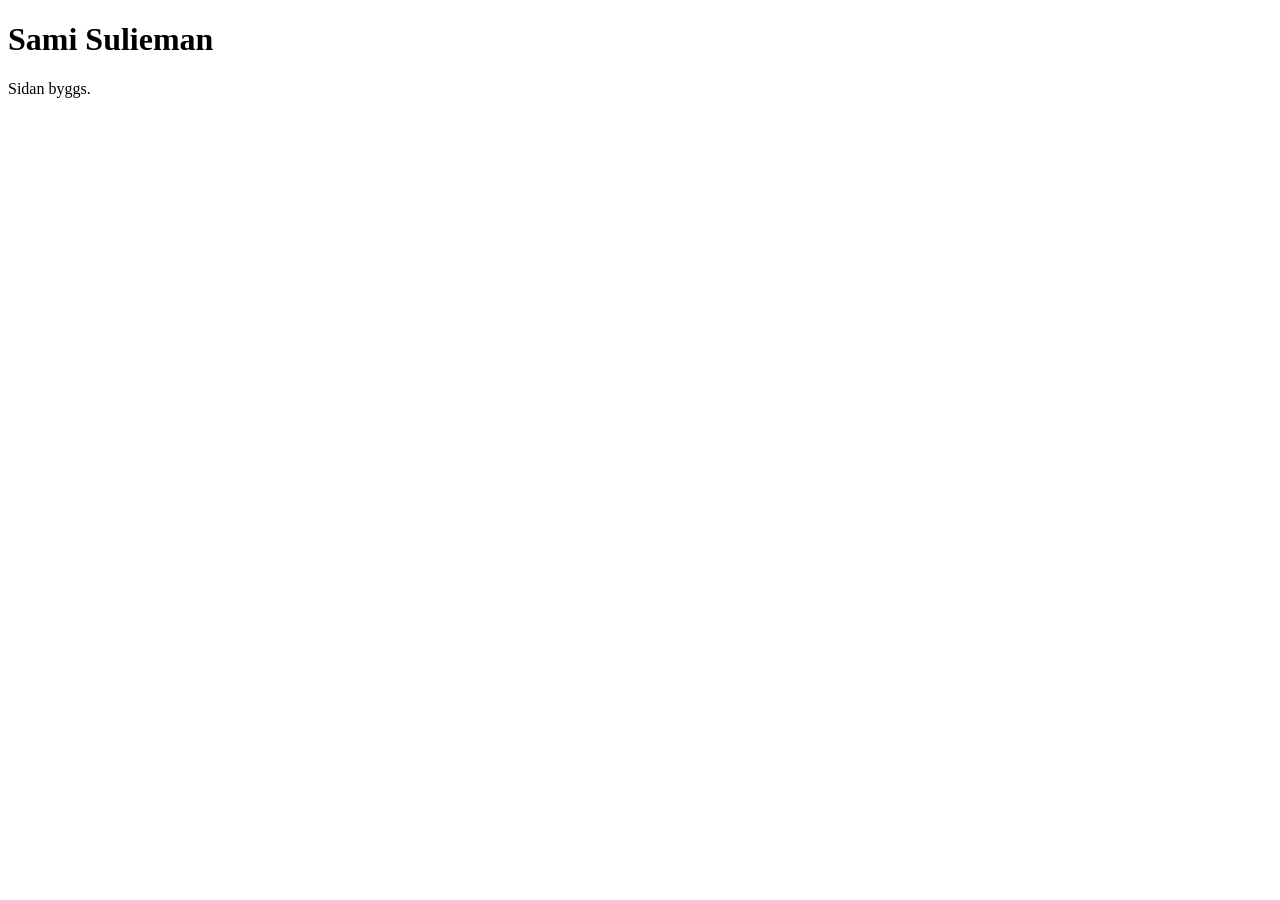
==== index.html @ 65f7b614 "Init: placeholder plus CNAME for samisulieman.se" ====
<!DOCTYPE html>
<html lang="sv">
<head>
<meta charset="utf-8">
<meta name="viewport" content="width=device-width, initial-scale=1">
<title>Sami Sulieman</title>
<meta name="robots" content="noindex">
</head>
<body>
<h1>Sami Sulieman</h1>
<p>Sidan byggs.</p>
</body>
</html>
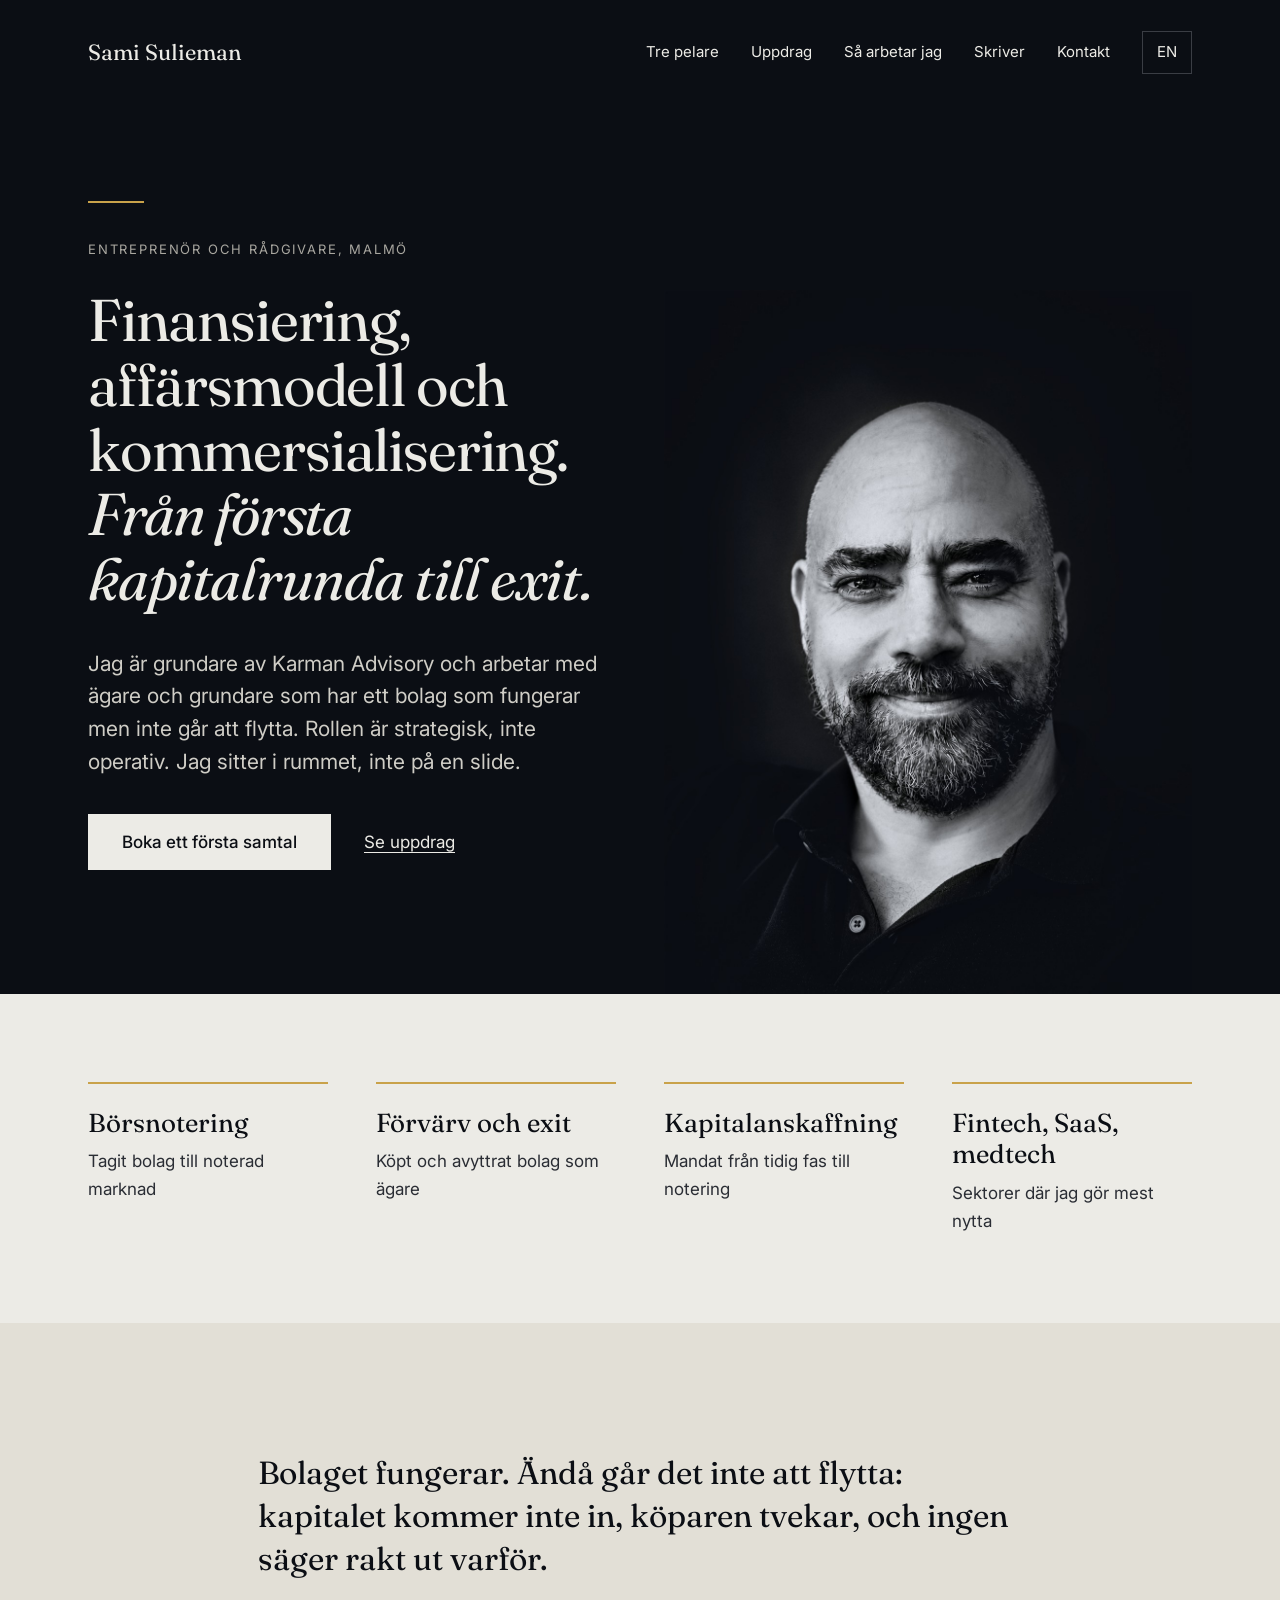
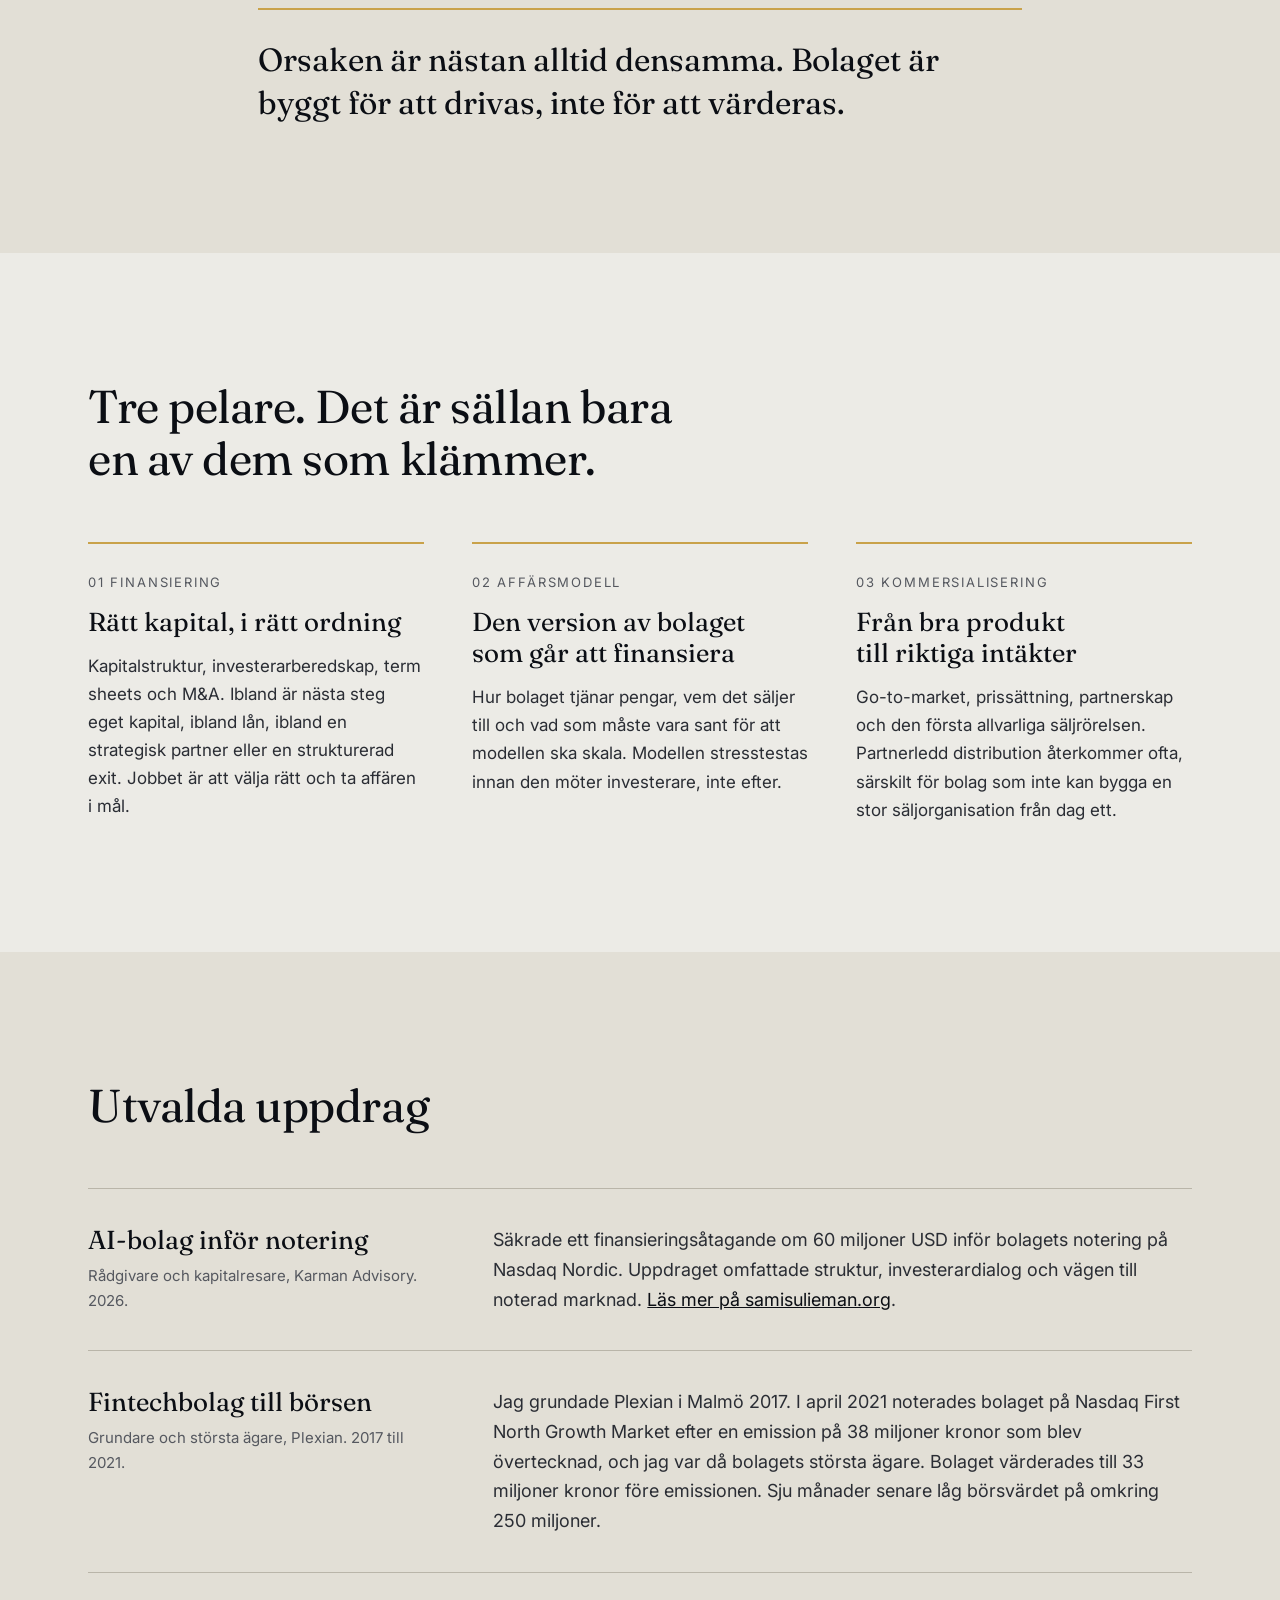
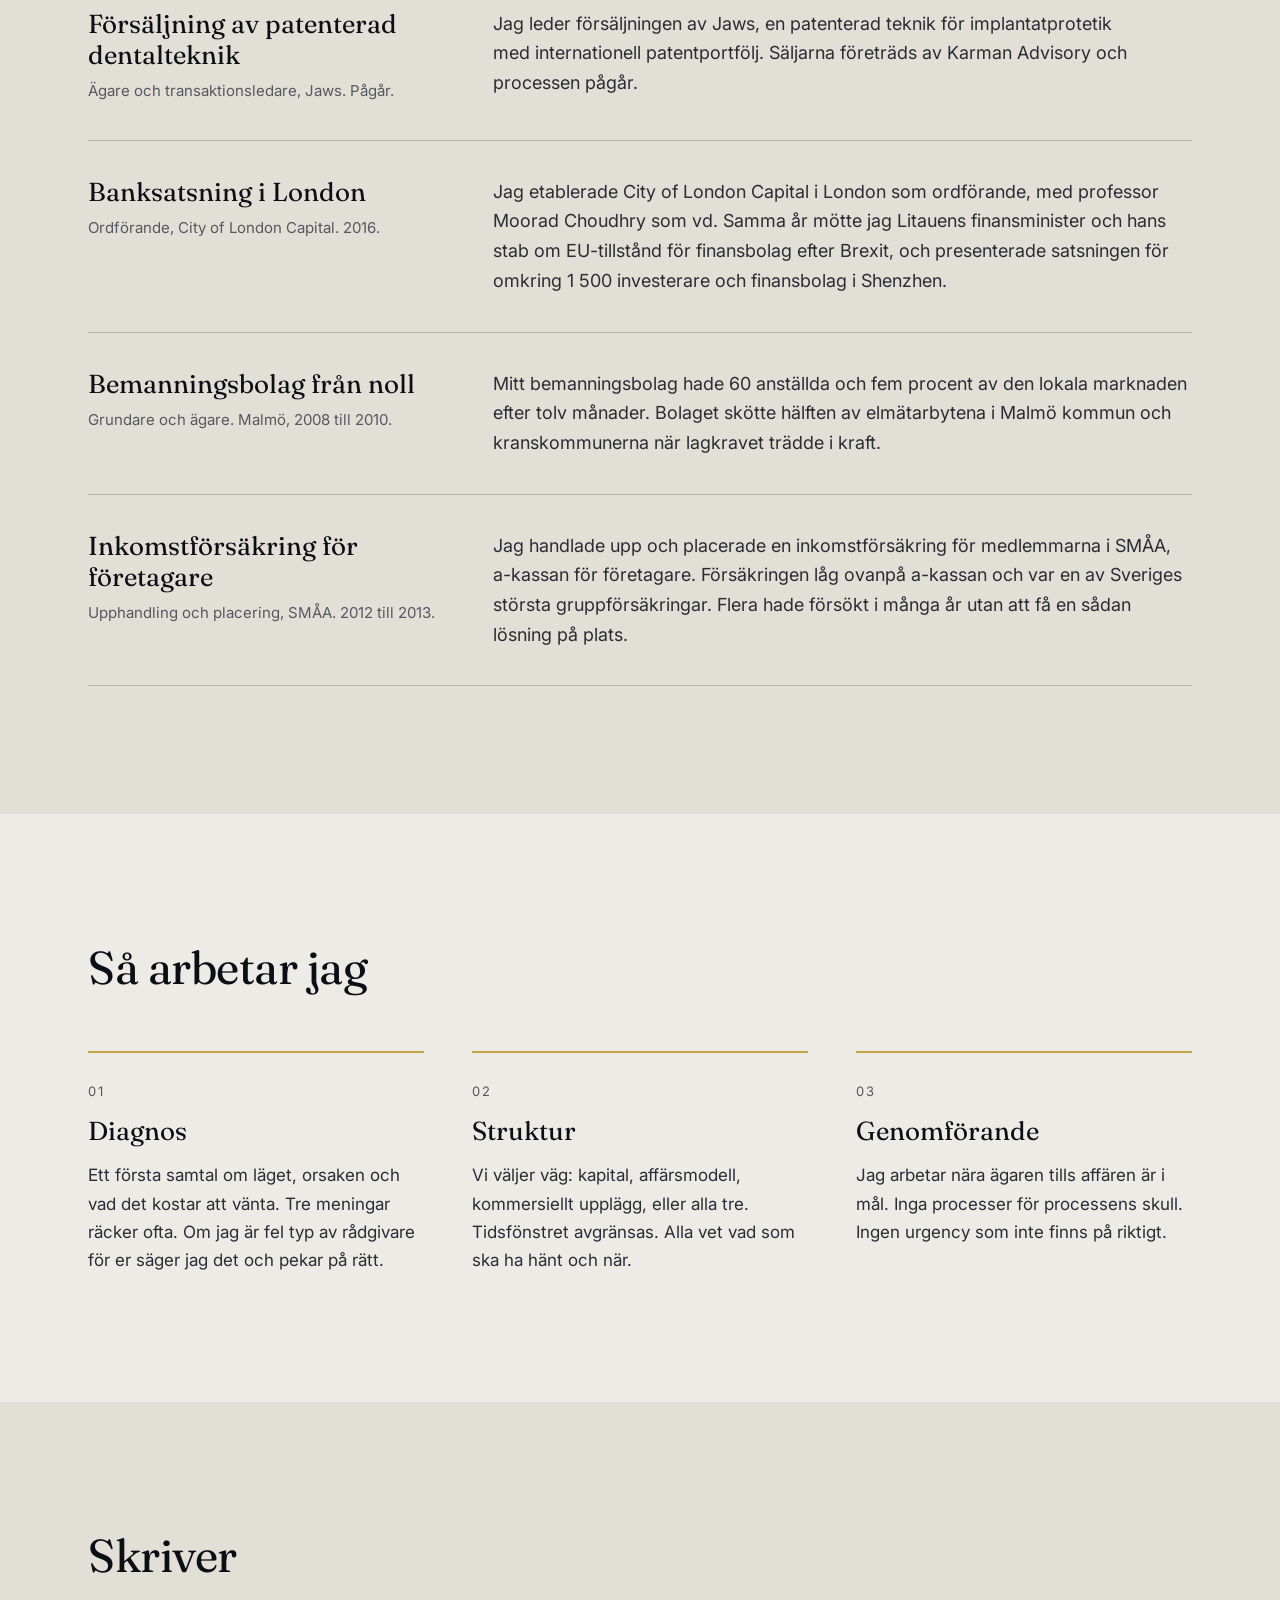
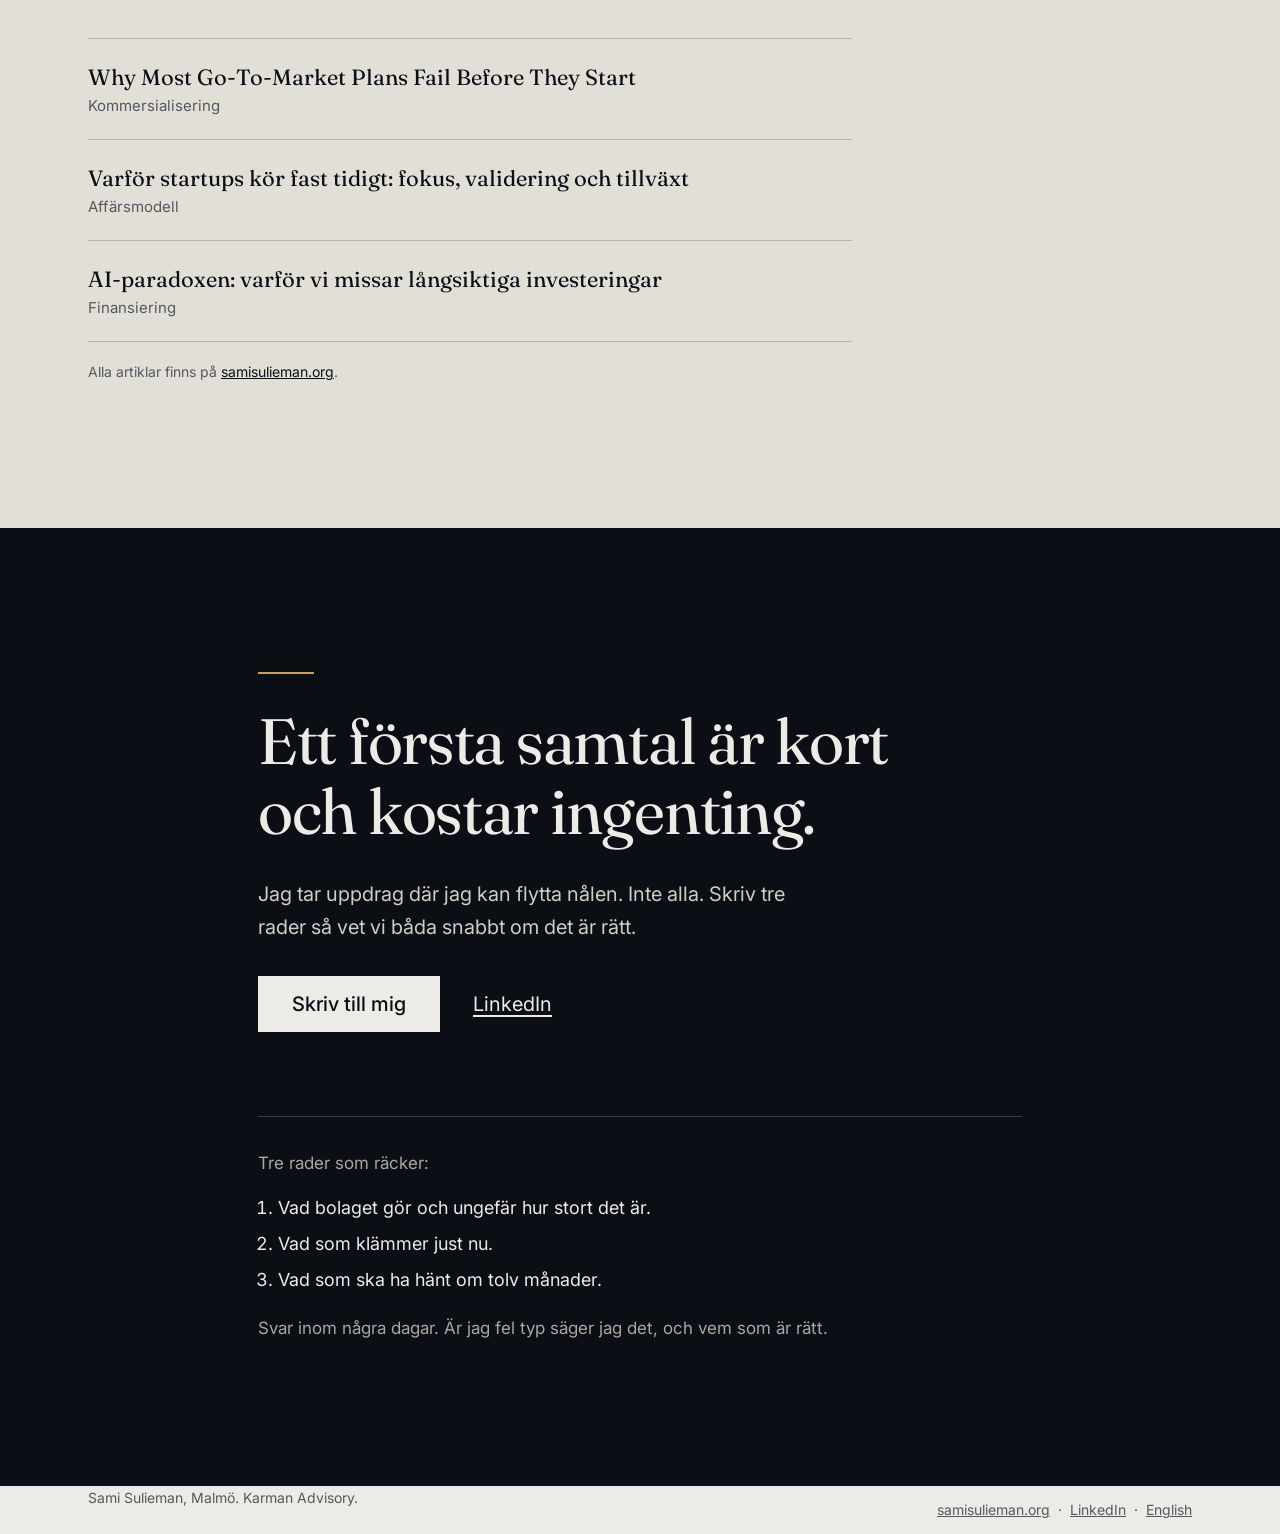
==== commit acb274d5: "Publish samisulieman.se v2: light design, six engagements, SEO head, sitemap Swedish and English pag" ====
--- a/index.html
+++ b/index.html
@@ -3,11 +3,249 @@
 <head>
 <meta charset="utf-8">
 <meta name="viewport" content="width=device-width, initial-scale=1">
-<title>Sami Sulieman</title>
-<meta name="robots" content="noindex">
+<title>Sami Sulieman | Entreprenör och rådgivare i Malmö</title>
+<meta name="description" content="Sami Sulieman är entreprenör och rådgivare i Malmö och grundare av Karman Advisory. Finansiering, affärsmodell och kommersialisering, fram till exit.">
+<meta name="author" content="Sami Sulieman">
+<meta name="robots" content="index, follow, max-image-preview:large">
+<meta name="theme-color" content="#0b0e14">
+<link rel="canonical" href="https://samisulieman.se/">
+<link rel="alternate" hreflang="sv" href="https://samisulieman.se/">
+<link rel="alternate" hreflang="en" href="https://samisulieman.se/en/">
+<link rel="alternate" hreflang="x-default" href="https://samisulieman.se/">
+<link rel="icon" href="/favicon.svg" type="image/svg+xml">
+<meta property="og:site_name" content="Sami Sulieman">
+<meta property="og:title" content="Sami Sulieman | Entreprenör och rådgivare i Malmö">
+<meta property="og:description" content="Finansiering, affärsmodell och kommersialisering. Från första kapitalrunda till exit.">
+<meta property="og:type" content="profile">
+<meta property="profile:first_name" content="Sami">
+<meta property="profile:last_name" content="Sulieman">
+<meta property="og:url" content="https://samisulieman.se/">
+<meta property="og:locale" content="sv_SE">
+<meta property="og:locale:alternate" content="en_GB">
+<meta property="og:image" content="https://samisulieman.se/sami-sulieman.jpg">
+<meta property="og:image:width" content="1086">
+<meta property="og:image:height" content="1448">
+<meta property="og:image:alt" content="Sami Sulieman, entreprenör och rådgivare i Malmö">
+<meta name="twitter:card" content="summary_large_image">
+<meta name="twitter:site" content="@SamiSulieman">
+<meta name="twitter:title" content="Sami Sulieman | Entreprenör och rådgivare i Malmö">
+<meta name="twitter:description" content="Finansiering, affärsmodell och kommersialisering. Från första kapitalrunda till exit.">
+<meta name="twitter:image" content="https://samisulieman.se/sami-sulieman.jpg">
+<link rel="preconnect" href="https://fonts.googleapis.com">
+<link rel="preconnect" href="https://fonts.gstatic.com" crossorigin>
+<link rel="stylesheet" href="https://fonts.googleapis.com/css2?family=Fraunces:ital,opsz,wght@0,9..144,400;1,9..144,400&family=Inter:wght@400;500;600&display=swap">
+<link rel="stylesheet" href="style.css">
+<script type="application/ld+json">
+{
+  "@context": "https://schema.org",
+  "@type": "ProfilePage",
+  "@id": "https://samisulieman.se/#page",
+  "url": "https://samisulieman.se/",
+  "name": "Sami Sulieman | Entreprenör och rådgivare i Malmö",
+  "inLanguage": "sv",
+  "dateModified": "2026-11-25",
+  "isPartOf": {
+    "@type": "WebSite",
+    "@id": "https://samisulieman.se/#website",
+    "url": "https://samisulieman.se/",
+    "name": "Sami Sulieman"
+  },
+  "mainEntity": {
+    "@type": "Person",
+    "@id": "https://samisulieman.se/#sami",
+    "name": "Sami Sulieman",
+    "givenName": "Sami",
+    "familyName": "Sulieman",
+    "url": "https://samisulieman.se/",
+    "image": "https://samisulieman.se/sami-sulieman.jpg",
+    "jobTitle": "Founder, Karman Advisory",
+    "description": "Entreprenör och rådgivare i Malmö. Finansiering, affärsmodell och kommersialisering, från första kapitalrunda till exit.",
+    "address": {
+      "@type": "PostalAddress",
+      "addressLocality": "Malmö",
+      "addressCountry": "SE"
+    },
+    "worksFor": {
+      "@type": "Organization",
+      "name": "Karman Advisory",
+      "url": "https://www.samisulieman.org/#karman-advisory"
+    },
+    "knowsAbout": [
+      "Finansiering",
+      "Kapitalanskaffning",
+      "Affärsmodeller",
+      "Kommersialisering",
+      "Go-to-market",
+      "M&A",
+      "Fintech",
+      "SaaS",
+      "Medtech"
+    ],
+    "sameAs": [
+      "https://www.samisulieman.org/",
+      "https://www.linkedin.com/in/samisulieman/",
+      "https://x.com/SamiSulieman",
+      "https://www.facebook.com/SamiSul",
+      "https://www.youtube.com/@SamiSulieman",
+      "https://vimeo.com/samisulieman",
+      "https://www.crunchbase.com/person/sami-sulieman",
+      "https://medium.com/@samisulieman",
+      "https://samisulieman.substack.com",
+      "https://www.instagram.com/samisulieman/"
+    ]
+  }
+}
+</script>
 </head>
 <body>
-<h1>Sami Sulieman</h1>
-<p>Sidan byggs.</p>
+
+<header>
+  <div class="wrap nav">
+    <a class="brand" href="#top">Sami Sulieman</a>
+    <ul>
+      <li><a href="#pelare">Tre pelare</a></li>
+      <li><a href="#uppdrag">Uppdrag</a></li>
+      <li><a href="#sa">Så arbetar jag</a></li>
+      <li><a href="#skriver">Skriver</a></li>
+      <li><a href="#kontakt">Kontakt</a></li>
+      <li><a class="lang" href="en/" hreflang="en">EN</a></li>
+    </ul>
+  </div>
+</header>
+
+<main id="top">
+
+<section class="hero">
+  <div class="wrap">
+    <div class="hero-text">
+    <p class="kicker">Entreprenör och rådgivare, Malmö</p>
+    <h1>Finansiering, affärsmodell och kommersialisering. <em>Från första kapitalrunda till exit.</em></h1>
+    <p class="lede">Jag är grundare av Karman Advisory och arbetar med ägare och grundare som har ett bolag som fungerar men inte går att flytta. Rollen är strategisk, inte operativ. Jag sitter i rummet, inte på en slide.</p>
+    <a class="btn" href="#kontakt">Boka ett första samtal</a>
+    <a class="btn ghost" href="#uppdrag">Se uppdrag</a>
+  </div>
+    <img src="sami-sulieman.jpg" alt="Sami Sulieman, entreprenör och rådgivare i Malmö" width="1086" height="1448" fetchpriority="high" decoding="async">
+  </div>
+</section>
+
+<section class="tight">
+  <div class="wrap">
+    <div class="proof">
+      <div><strong>Börsnotering</strong><span>Tagit bolag till noterad marknad</span></div>
+      <div><strong>Förvärv och exit</strong><span>Köpt och avyttrat bolag som ägare</span></div>
+      <div><strong>Kapitalanskaffning</strong><span>Mandat från tidig fas till notering</span></div>
+      <div><strong>Fintech, SaaS, medtech</strong><span>Sektorer där jag gör mest nytta</span></div>
+    </div>
+  </div>
+</section>
+
+<section class="band">
+  <div class="wrap">
+    <p class="diag">Bolaget fungerar. Ändå går det inte att flytta: kapitalet kommer inte in, köparen tvekar, och ingen säger rakt ut varför. <strong>Orsaken är nästan alltid densamma. Bolaget är byggt för att drivas, inte för att värderas.</strong></p>
+  </div>
+</section>
+
+<section id="pelare">
+  <div class="wrap">
+    <h2>Tre pelare. Det är sällan bara en av dem som klämmer.</h2>
+    <div class="grid3">
+      <div class="card">
+        <div class="n">01 FINANSIERING</div>
+        <h3>Rätt kapital, i rätt ordning</h3>
+        <p>Kapitalstruktur, investerarberedskap, term sheets och M&amp;A. Ibland är nästa steg eget kapital, ibland lån, ibland en strategisk partner eller en strukturerad exit. Jobbet är att välja rätt och ta affären i mål.</p>
+      </div>
+      <div class="card">
+        <div class="n">02 AFFÄRSMODELL</div>
+        <h3>Den version av bolaget som går att finansiera</h3>
+        <p>Hur bolaget tjänar pengar, vem det säljer till och vad som måste vara sant för att modellen ska skala. Modellen stresstestas innan den möter investerare, inte efter.</p>
+      </div>
+      <div class="card">
+        <div class="n">03 KOMMERSIALISERING</div>
+        <h3>Från bra produkt till riktiga intäkter</h3>
+        <p>Go-to-market, prissättning, partnerskap och den första allvarliga säljrörelsen. Partnerledd distribution återkommer ofta, särskilt för bolag som inte kan bygga en stor säljorganisation från dag ett.</p>
+      </div>
+    </div>
+  </div>
+</section>
+
+<section id="uppdrag" class="band">
+  <div class="wrap">
+    <h2>Utvalda uppdrag</h2>
+    <div class="case">
+      <div class="meta"><b>AI-bolag inför notering</b>Rådgivare och kapitalresare, Karman Advisory. 2026.</div>
+      <p>Säkrade ett finansieringsåtagande om 60 miljoner USD inför bolagets notering på Nasdaq Nordic. Uppdraget omfattade struktur, investerardialog och vägen till noterad marknad. <a href="https://www.samisulieman.org/sami-sulieman-60-miljoner-usd-ai-bolagsnotering-nasdaq-nordic/" rel="noopener">Läs mer på samisulieman.org</a>.</p>
+    </div>
+    <div class="case">
+      <div class="meta"><b>Fintechbolag till börsen</b>Grundare och största ägare, Plexian. 2017 till 2021.</div>
+      <p>Jag grundade Plexian i Malmö 2017. I april 2021 noterades bolaget på Nasdaq First North Growth Market efter en emission på 38 miljoner kronor som blev övertecknad, och jag var då bolagets största ägare. Bolaget värderades till 33 miljoner kronor före emissionen. Sju månader senare låg börsvärdet på omkring 250 miljoner.</p>
+    </div>
+    <div class="case">
+      <div class="meta"><b>Försäljning av patenterad dentalteknik</b>Ägare och transaktionsledare, Jaws. Pågår.</div>
+      <p>Jag leder försäljningen av Jaws, en patenterad teknik för implantatprotetik med internationell patentportfölj. Säljarna företräds av Karman Advisory och processen pågår.</p>
+    </div>
+    <div class="case">
+      <div class="meta"><b>Banksatsning i London</b>Ordförande, City of London Capital. 2016.</div>
+      <p>Jag etablerade City of London Capital i London som ordförande, med professor Moorad Choudhry som vd. Samma år mötte jag Litauens finansminister och hans stab om EU-tillstånd för finansbolag efter Brexit, och presenterade satsningen för omkring 1 500 investerare och finansbolag i Shenzhen.</p>
+    </div>
+    <div class="case">
+      <div class="meta"><b>Bemanningsbolag från noll</b>Grundare och ägare. Malmö, 2008 till 2010.</div>
+      <p>Mitt bemanningsbolag hade 60 anställda och fem procent av den lokala marknaden efter tolv månader. Bolaget skötte hälften av elmätarbytena i Malmö kommun och kranskommunerna när lagkravet trädde i kraft.</p>
+    </div>
+    <div class="case">
+      <div class="meta"><b>Inkomstförsäkring för företagare</b>Upphandling och placering, SMÅA. 2012 till 2013.</div>
+      <p>Jag handlade upp och placerade en inkomstförsäkring för medlemmarna i SMÅA, a-kassan för företagare. Försäkringen låg ovanpå a-kassan och var en av Sveriges största gruppförsäkringar. Flera hade försökt i många år utan att få en sådan lösning på plats.</p>
+    </div>
+  </div>
+</section>
+
+<section id="sa">
+  <div class="wrap">
+    <h2>Så arbetar jag</h2>
+    <div class="steps">
+      <div><h3>Diagnos</h3><p>Ett första samtal om läget, orsaken och vad det kostar att vänta. Tre meningar räcker ofta. Om jag är fel typ av rådgivare för er säger jag det och pekar på rätt.</p></div>
+      <div><h3>Struktur</h3><p>Vi väljer väg: kapital, affärsmodell, kommersiellt upplägg, eller alla tre. Tidsfönstret avgränsas. Alla vet vad som ska ha hänt och när.</p></div>
+      <div><h3>Genomförande</h3><p>Jag arbetar nära ägaren tills affären är i mål. Inga processer för processens skull. Ingen urgency som inte finns på riktigt.</p></div>
+    </div>
+  </div>
+</section>
+
+<section id="skriver" class="band">
+  <div class="wrap">
+    <h2>Skriver</h2>
+    <div class="reads">
+      <a href="https://www.samisulieman.org/why-most-gtm-plans-fail/" rel="noopener">Why Most Go-To-Market Plans Fail Before They Start<span>Kommersialisering</span></a>
+      <a href="https://www.samisulieman.org/varfor-startups-kor-fast-tidigt-sami-sulieman-om-fokus-validering-och-tillvaxt/" rel="noopener">Varför startups kör fast tidigt: fokus, validering och tillväxt<span>Affärsmodell</span></a>
+      <a href="https://www.samisulieman.org/sami-sulieman-om-ai-paradoxen-varfor-vi-missar-langsiktiga-investeringar/" rel="noopener">AI-paradoxen: varför vi missar långsiktiga investeringar<span>Finansiering</span></a>
+    </div>
+    <p style="margin-top:18px;color:var(--ink-3);font-size:14px">Alla artiklar finns på <a href="https://www.samisulieman.org/">samisulieman.org</a>.</p>
+  </div>
+</section>
+
+<section id="kontakt" class="dark">
+  <div class="wrap contact">
+    <div>
+      <h2>Ett första samtal är kort och kostar ingenting.</h2>
+      <p style="color:var(--ink-2)">Jag tar uppdrag där jag kan flytta nålen. Inte alla. Skriv tre rader så vet vi båda snabbt om det är rätt.</p>
+      <p><a class="btn" href="mailto:sami@karmaninvest.se?subject=F%C3%B6rsta%20samtal">Skriv till mig</a> <a class="btn ghost" href="https://www.linkedin.com/in/samisulieman/" rel="me noopener">LinkedIn</a></p>
+    </div>
+    <div class="box">
+      <p>Tre rader som räcker:</p>
+      <ol>
+        <li>Vad bolaget gör och ungefär hur stort det är.</li>
+        <li>Vad som klämmer just nu.</li>
+        <li>Vad som ska ha hänt om tolv månader.</li>
+      </ol>
+      <p>Svar inom några dagar. Är jag fel typ säger jag det, och vem som är rätt.</p>
+    </div>
+  </div>
+</section>
+
+</main>
+
+<footer class="wrap">
+  <div>Sami Sulieman, Malmö. Karman Advisory.</div>
+  <div><a href="https://www.samisulieman.org/">samisulieman.org</a> &nbsp;·&nbsp; <a href="https://www.linkedin.com/in/samisulieman/" rel="me">LinkedIn</a> &nbsp;·&nbsp; <a href="en/">English</a></div>
+</footer>
+
 </body>
 </html>
--- a/style.css
+++ b/style.css
@@ -0,0 +1,102 @@
+:root{
+  --ground:#ecebe6;--band:#e2dfd6;--ink:#0b0e14;--text:#2a2d34;--muted:#55585f;
+  --line:#b9b5a9;--gold:#c9a24a;--on-dark:#ecebe6;--on-dark-2:#cfcdc6;--on-dark-3:#a9a7a0;--dark-line:#3a3d44;
+  --ink-2:#2a2d34;--ink-3:#55585f;
+  --serif:Fraunces,Georgia,"Times New Roman",serif;
+  --sans:Inter,system-ui,-apple-system,"Segoe UI",Roboto,Helvetica,Arial,sans-serif;
+  --max:1160px;
+}
+*{box-sizing:border-box}
+html{scroll-behavior:smooth}
+@media (prefers-reduced-motion:reduce){html{scroll-behavior:auto}}
+body{margin:0;background:var(--ground);color:var(--ink);font-family:var(--sans);font-size:1.0625rem;line-height:1.65;-webkit-font-smoothing:antialiased}
+h1,h2,h3{font-family:var(--serif);font-weight:400;margin:0;text-wrap:balance}
+p{margin:0 0 16px;text-wrap:pretty}
+a{color:var(--ink)}
+a:hover{color:#6b5417}
+a:focus-visible{outline:2px solid currentColor;outline-offset:3px;border-radius:2px}
+.wrap{max-width:var(--max);margin:0 auto;padding:0 28px}
+
+header{background:var(--ink);color:var(--on-dark)}
+.nav{display:flex;flex-wrap:wrap;align-items:center;justify-content:space-between;gap:16px;padding-top:28px;padding-bottom:28px}
+.brand{display:inline-flex;align-items:center;min-height:48px;text-decoration:none;font-family:var(--serif);font-size:1.375rem;line-height:1.2;color:var(--on-dark)}
+.nav ul{display:flex;flex-wrap:wrap;align-items:center;gap:32px;list-style:none;margin:0;padding:0}
+.nav ul a{display:inline-block;text-decoration:none;font-size:.9375rem;padding:12px 0;color:var(--on-dark)}
+.nav ul a:hover,.brand:hover{color:#fff}
+.nav .lang{border:1px solid var(--dark-line);padding:8px 14px}
+
+.hero{background:var(--ink);color:var(--on-dark)}
+.hero .wrap{display:grid;grid-template-columns:repeat(auto-fit,minmax(300px,1fr));gap:24px 48px;align-items:end;padding-top:40px}
+.hero-text{align-self:center;padding:56px 0 112px}
+.hero-text::before{content:"";display:block;width:56px;height:2px;background:var(--gold);margin-bottom:36px}
+.kicker{font-size:.8125rem;letter-spacing:.14em;text-transform:uppercase;color:var(--on-dark-3);margin:0 0 28px}
+h1{font-size:clamp(2.5rem,4.6vw,4rem);line-height:1.1;letter-spacing:-.02em;margin:0 0 36px}
+h1 em{font-style:italic}
+.lede{font-size:1.3125rem;line-height:1.55;max-width:34rem;color:var(--on-dark-2);margin:0 0 36px}
+.hero img{display:block;width:100%;max-width:620px;height:auto;justify-self:end;align-self:end}
+
+.btn{display:inline-flex;align-items:center;min-height:56px;padding:0 34px;font-weight:500;text-decoration:none;background:var(--ink);color:var(--on-dark);margin:0 28px 12px 0}
+.btn:hover{color:#fff}
+.btn.ghost{background:transparent;color:var(--ink);padding:0;min-height:48px;text-decoration:underline;text-underline-offset:4px;font-weight:400}
+.hero .btn,.dark .btn{background:var(--on-dark);color:var(--ink)}
+.hero .btn:hover,.dark .btn:hover{background:#fff;color:var(--ink)}
+.hero .btn.ghost,.dark .btn.ghost{background:transparent;color:var(--on-dark)}
+.hero .btn.ghost:hover,.dark .btn.ghost:hover{background:transparent;color:#fff}
+
+section{padding:128px 0}
+section.hero{padding:0}
+section.tight{padding:88px 0}
+section.band{background:var(--band)}
+section.dark{background:var(--ink);color:var(--on-dark);--ink-2:#cfcdc6;--ink-3:#a9a7a0;padding:144px 0}
+h2{font-size:clamp(2rem,3.6vw,3rem);line-height:1.14;letter-spacing:-.01em;margin:0 0 56px;max-width:44rem}
+h3{font-size:1.625rem;line-height:1.2;margin:0 0 14px}
+
+.proof{display:grid;grid-template-columns:repeat(auto-fit,minmax(220px,1fr));gap:40px 48px}
+.proof div{border-top:2px solid var(--gold);padding-top:24px}
+.proof strong{display:block;font-family:var(--serif);font-weight:400;font-size:1.625rem;line-height:1.2;margin-bottom:8px}
+.proof span{color:var(--text)}
+
+.diag{font-family:var(--serif);font-size:clamp(1.5rem,2.6vw,2rem);line-height:1.35;max-width:764px;margin:0 auto}
+.diag strong{display:block;font-weight:400;margin-top:28px;padding-top:28px;border-top:2px solid var(--gold)}
+
+.grid3,.steps{display:grid;grid-template-columns:repeat(auto-fit,minmax(260px,1fr));gap:48px}
+.card,.steps > div{border-top:2px solid var(--gold);padding-top:28px}
+.card .n,.steps > div::before{display:block;font-size:.8125rem;letter-spacing:.14em;color:var(--muted);margin-bottom:14px}
+.card p,.steps p{color:var(--text);margin:0}
+.steps{counter-reset:s}
+.steps > div{counter-increment:s}
+.steps > div::before{content:"0" counter(s)}
+
+.case{display:grid;grid-template-columns:minmax(0,1fr) minmax(0,2fr);gap:20px 56px;padding:36px 0;border-top:1px solid var(--line)}
+.case:last-child{border-bottom:1px solid var(--line)}
+.case .meta{font-size:.9375rem;color:var(--muted)}
+.case .meta b{display:block;font-family:var(--serif);font-weight:400;font-size:1.625rem;line-height:1.2;color:var(--ink);margin-bottom:8px}
+.case p{font-size:1.125rem;color:var(--text);margin:0}
+
+.reads{max-width:764px}
+.reads a{display:block;padding:24px 0;border-top:1px solid var(--line);text-decoration:none;font-family:var(--serif);font-size:1.375rem;line-height:1.3}
+.reads a:last-child{border-bottom:1px solid var(--line)}
+.reads a span{display:block;font-family:var(--sans);font-size:.9375rem;color:var(--muted);margin-top:4px}
+
+.contact{display:grid;grid-template-columns:1fr;gap:40px;max-width:820px}
+.contact h2{font-size:clamp(2.5rem,5vw,4rem);line-height:1.1;letter-spacing:-.02em;margin:0 0 32px}
+.contact h2::before{content:"";display:block;width:56px;height:2px;background:var(--gold);margin-bottom:32px}
+.contact > div:first-child > p{font-size:1.25rem;max-width:36rem;margin:0 0 32px}
+.contact .box{border-top:1px solid var(--dark-line);padding-top:32px}
+.contact .box p{font-size:1.0625rem;color:var(--on-dark-3)}
+.contact .box ol{color:var(--on-dark);font-size:1.125rem;padding-left:1.25rem;margin:0 0 20px}
+.contact .box li{margin-bottom:6px}
+.contact .box p:last-child{margin:0}
+
+footer{padding-top:44px;padding-bottom:64px;display:flex;flex-wrap:wrap;justify-content:space-between;gap:24px;font-size:.875rem;color:var(--muted)}
+footer a{color:var(--muted);display:inline-block;padding:12px 0}
+
+@media (max-width:760px){
+  .nav ul{display:none}
+  section{padding:80px 0}
+  section.tight{padding:64px 0}
+  section.dark{padding:96px 0}
+  .hero-text{padding:32px 0 48px}
+  h2{margin-bottom:40px}
+  .case{grid-template-columns:1fr;padding:28px 0}
+}
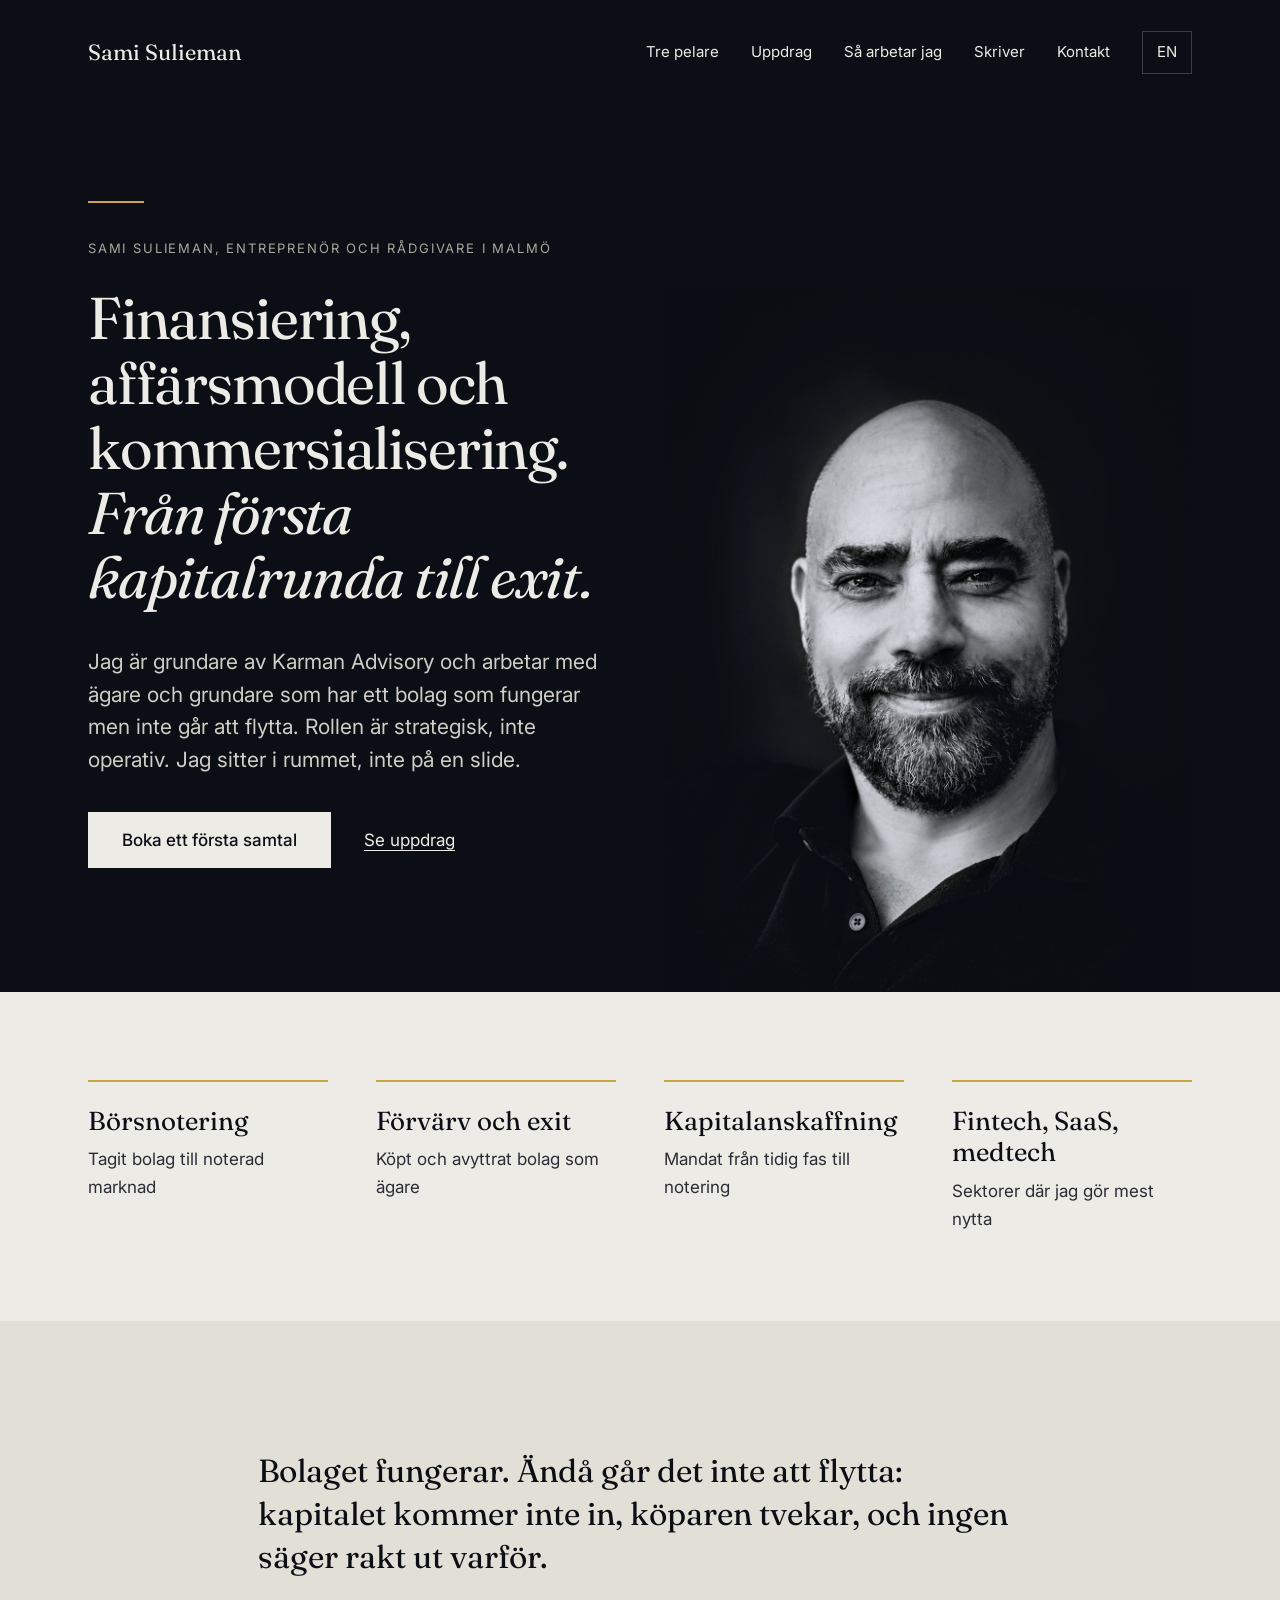
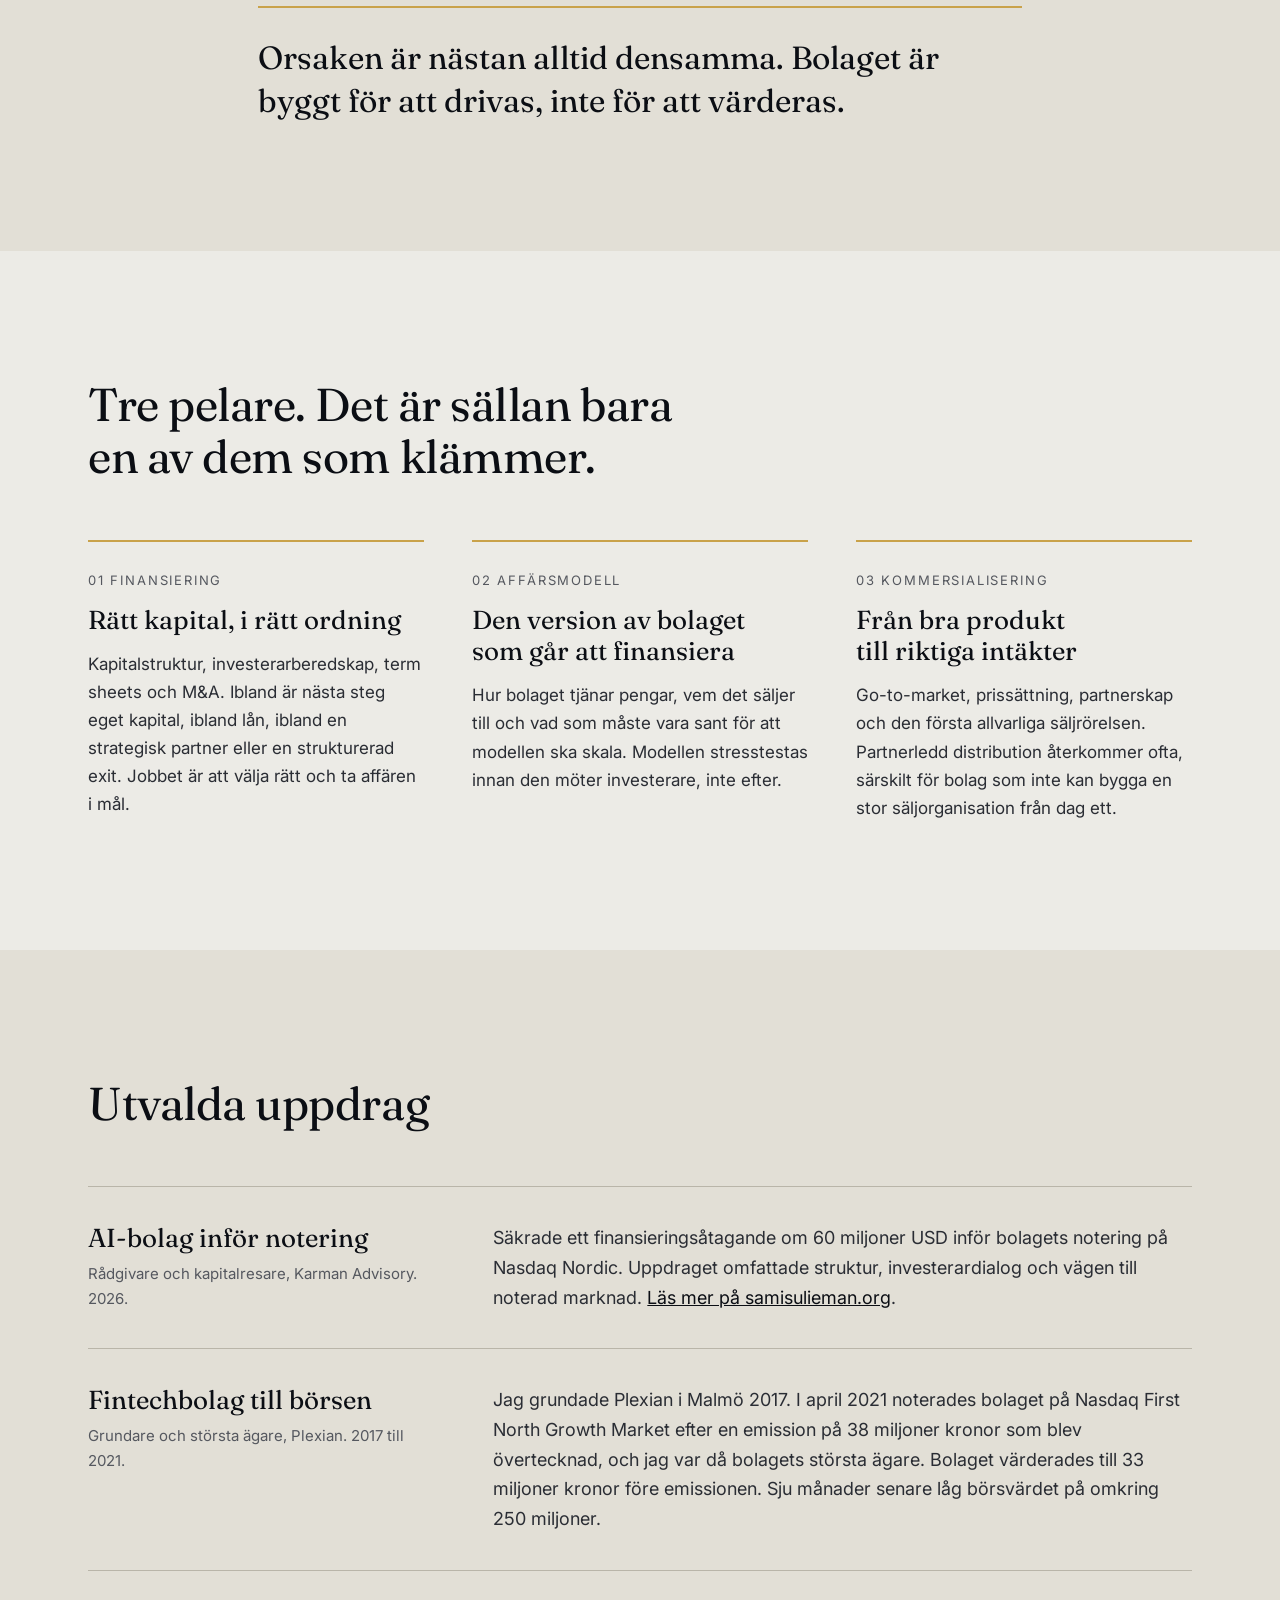
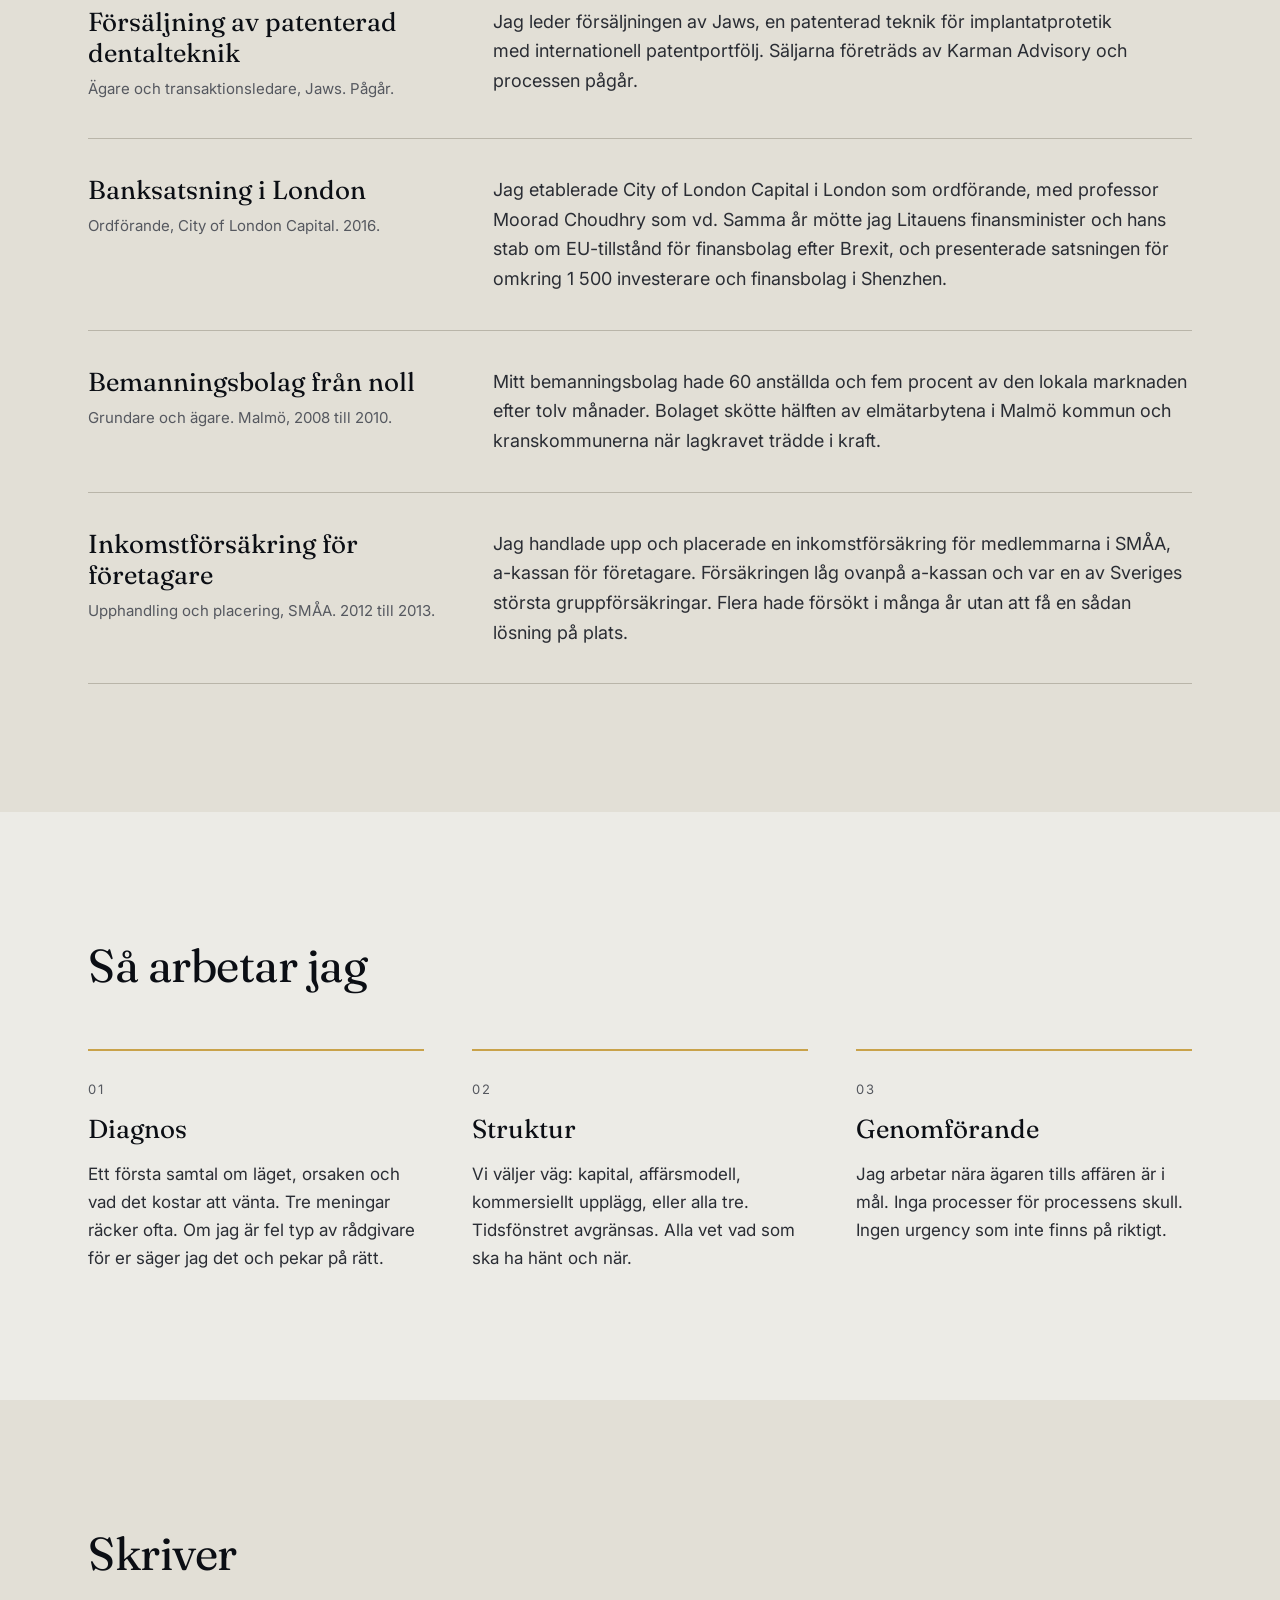
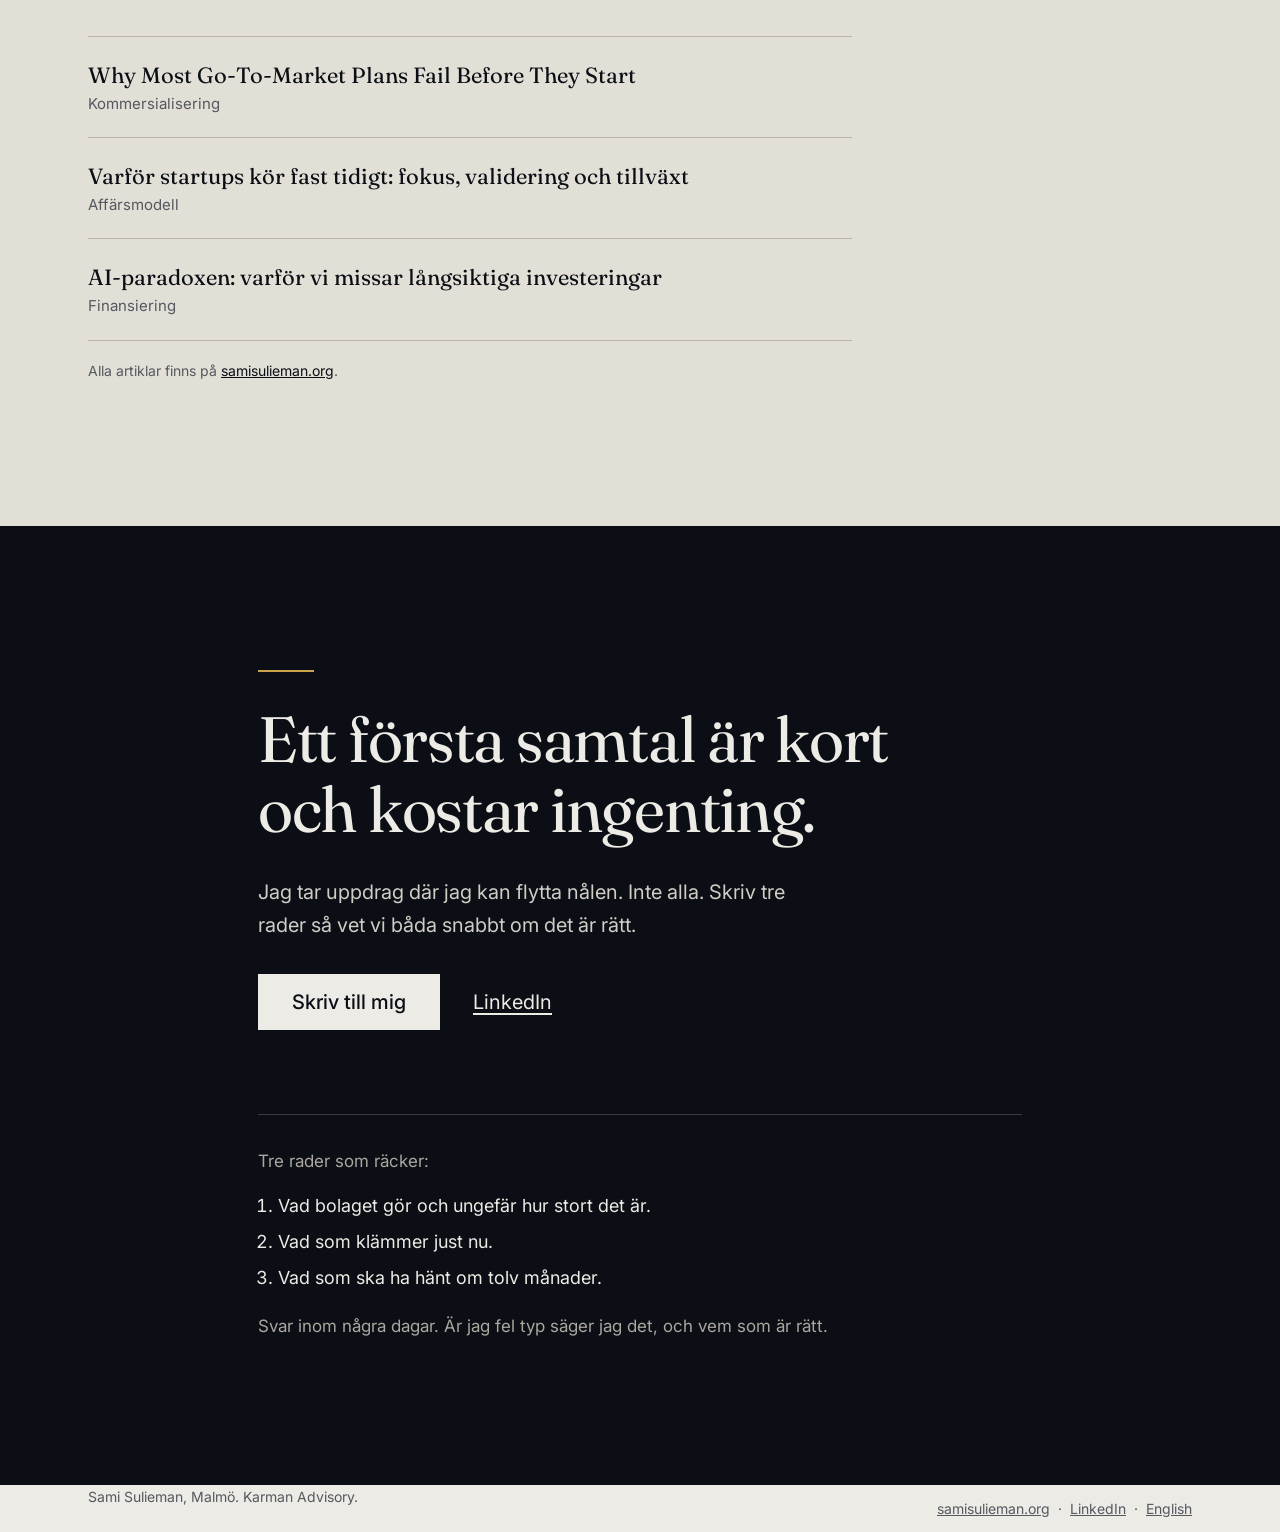
==== commit 3445c92b: "Put the name in the H1 as a kicker line on both language pages Co-Authored-By: Claude Fable 5.2 <nor" ====
--- a/index.html
+++ b/index.html
@@ -118,8 +118,7 @@
 <section class="hero">
   <div class="wrap">
     <div class="hero-text">
-    <p class="kicker">Entreprenör och rådgivare, Malmö</p>
-    <h1>Finansiering, affärsmodell och kommersialisering. <em>Från första kapitalrunda till exit.</em></h1>
+    <h1><span class="kicker">Sami Sulieman, entreprenör och rådgivare i Malmö</span>Finansiering, affärsmodell och kommersialisering. <em>Från första kapitalrunda till exit.</em></h1>
     <p class="lede">Jag är grundare av Karman Advisory och arbetar med ägare och grundare som har ett bolag som fungerar men inte går att flytta. Rollen är strategisk, inte operativ. Jag sitter i rummet, inte på en slide.</p>
     <a class="btn" href="#kontakt">Boka ett första samtal</a>
     <a class="btn ghost" href="#uppdrag">Se uppdrag</a>
--- a/style.css
+++ b/style.css
@@ -32,6 +32,7 @@
 .kicker{font-size:.8125rem;letter-spacing:.14em;text-transform:uppercase;color:var(--on-dark-3);margin:0 0 28px}
 h1{font-size:clamp(2.5rem,4.6vw,4rem);line-height:1.1;letter-spacing:-.02em;margin:0 0 36px}
 h1 em{font-style:italic}
+h1 .kicker{display:block;font-family:var(--sans);font-weight:400;line-height:1.5}
 .lede{font-size:1.3125rem;line-height:1.55;max-width:34rem;color:var(--on-dark-2);margin:0 0 36px}
 .hero img{display:block;width:100%;max-width:620px;height:auto;justify-self:end;align-self:end}
 
